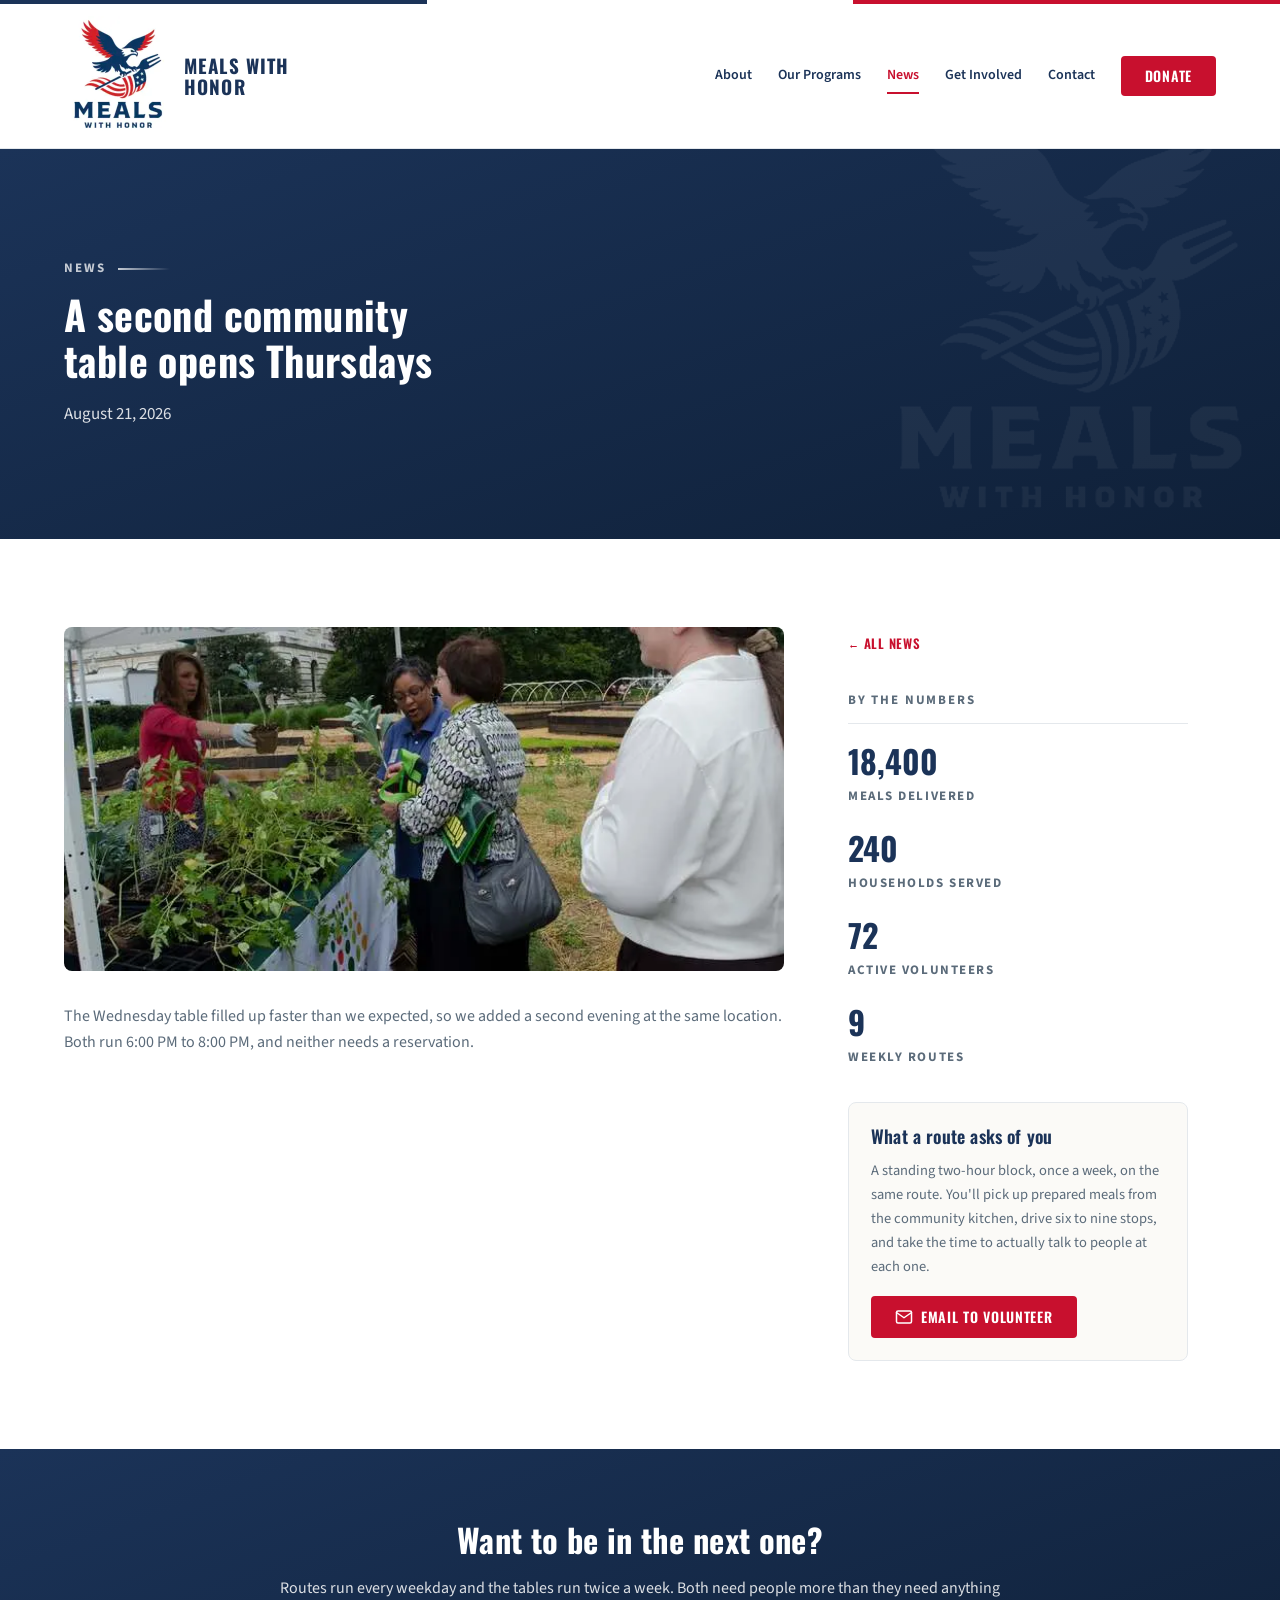
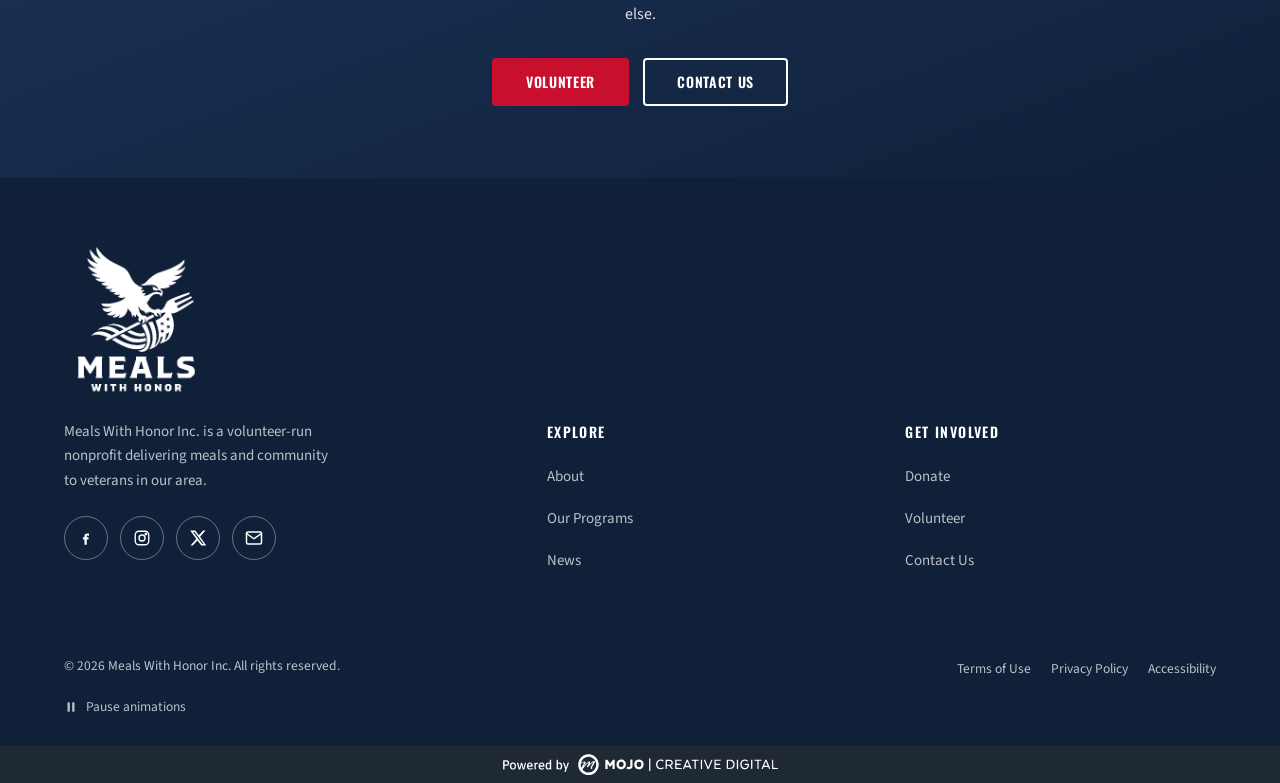
==== a-second-community-table-opens-thursdays.html @ 6d908379 "Initial commit: Meals with Honor site (V2) Co-Authored-By: Claude Sonnet 5.5 <noreply@anthropic.com>" ====
<!doctype html>
<html lang="en-US">
<head>
	<meta charset="UTF-8">
	<meta name="viewport" content="width=device-width, initial-scale=1, viewport-fit=cover">
	<meta name='robots' content='noindex, nofollow' />
<script>
(function (h) {
	if (h.getAttribute('data-motion') !== 'off') h.className += ' mwh-js';
	try { if (localStorage.getItem('mwh-motion-paused') === '1') h.setAttribute('data-motion-paused', ''); } catch (e) {}
})(document.documentElement);
</script>

	<title>A second community table opens Thursdays - Meals with Honor</title>
	<meta name="description" content="The Wednesday table filled up faster than we expected, so we added a second evening at the same location. Both run 6:00 PM to 8:00 PM, and neither needs a reservation." />
	<meta property="og:locale" content="en_US" />
	<meta property="og:type" content="article" />
	<meta property="og:title" content="A second community table opens Thursdays - Meals with Honor" />
	<meta property="og:description" content="The Wednesday table filled up faster than we expected, so we added a second evening at the same location. Both run 6:00 PM to 8:00 PM, and neither needs a reservation." />
	<meta property="og:site_name" content="Meals with Honor" />
	<meta name="twitter:card" content="summary_large_image" />
	<link rel="preload" href="fonts/oswald-var-latin.woff2" as="font" type="font/woff2" crossorigin>
<link rel="preload" href="fonts/source-sans-3-var-latin.woff2" as="font" type="font/woff2" crossorigin>
<meta name="theme-color" content="#1b3358">
<link rel="manifest" href="site.webmanifest">
<style id="wp-img-auto-sizes-contain-inline-css">
img:is([sizes=auto i],[sizes^="auto," i]){contain-intrinsic-size:3000px 1500px}
/*# sourceURL=wp-img-auto-sizes-contain-inline-css */
</style>
<style id="wp-block-library-inline-css">
:root{--wp-block-synced-color:#7a00df;--wp-block-synced-color--rgb:122,0,223;--wp-bound-block-color:var(--wp-block-synced-color);--wp-editor-canvas-background:#ddd;--wp-admin-theme-color:#007cba;--wp-admin-theme-color--rgb:0,124,186;--wp-admin-theme-color-darker-10:#006ba1;--wp-admin-theme-color-darker-10--rgb:0,107,160.5;--wp-admin-theme-color-darker-20:#005a87;--wp-admin-theme-color-darker-20--rgb:0,90,135;--wp-admin-border-width-focus:2px}@media (min-resolution:192dpi){:root{--wp-admin-border-width-focus:1.5px}}.wp-element-button{cursor:pointer}:root .has-very-light-gray-background-color{background-color:#eee}:root .has-very-dark-gray-background-color{background-color:#313131}:root .has-very-light-gray-color{color:#eee}:root .has-very-dark-gray-color{color:#313131}:root .has-vivid-green-cyan-to-vivid-cyan-blue-gradient-background{background:linear-gradient(135deg,#00d084,#0693e3)}:root .has-purple-crush-gradient-background{background:linear-gradient(135deg,#34e2e4,#4721fb 50%,#ab1dfe)}:root .has-hazy-dawn-gradient-background{background:linear-gradient(135deg,#faaca8,#dad0ec)}:root .has-subdued-olive-gradient-background{background:linear-gradient(135deg,#fafae1,#67a671)}:root .has-atomic-cream-gradient-background{background:linear-gradient(135deg,#fdd79a,#004a59)}:root .has-nightshade-gradient-background{background:linear-gradient(135deg,#330968,#31cdcf)}:root .has-midnight-gradient-background{background:linear-gradient(135deg,#020381,#2874fc)}:root{--wp--preset--font-size--normal:16px;--wp--preset--font-size--huge:42px}.has-regular-font-size{font-size:1em}.has-larger-font-size{font-size:2.625em}.has-normal-font-size{font-size:var(--wp--preset--font-size--normal)}.has-huge-font-size{font-size:var(--wp--preset--font-size--huge)}:root .has-text-align-center{text-align:center}:root .has-text-align-left{text-align:left}:root .has-text-align-right{text-align:right}.has-fit-text{white-space:nowrap!important}#end-resizable-editor-section{display:none}.aligncenter{clear:both}.items-justified-left{justify-content:flex-start}.items-justified-center{justify-content:center}.items-justified-right{justify-content:flex-end}.items-justified-space-between{justify-content:space-between}.screen-reader-text{word-wrap:normal!important;border:0;clip-path:inset(50%);height:1px;margin:-1px;overflow:hidden;padding:0;position:absolute;width:1px;word-break:normal!important}.screen-reader-text:focus{background-color:#ddd;clip-path:none;color:#444;display:block;font-size:1em;height:auto;left:5px;line-height:normal;padding:15px 23px 14px;text-decoration:none;top:5px;width:auto;z-index:100000}html :where(.has-border-color){border-style:solid}html :where([style^=border-color],[style*=";border-color"],[style*="; border-color"]){border-style:solid}html :where([style^=border-top-color],[style*=";border-top-color"],[style*="; border-top-color"]){border-top-style:solid}html :where([style^=border-right-color],[style*=";border-right-color"],[style*="; border-right-color"]){border-right-style:solid}html :where([style^=border-bottom-color],[style*=";border-bottom-color"],[style*="; border-bottom-color"]){border-bottom-style:solid}html :where([style^=border-left-color],[style*=";border-left-color"],[style*="; border-left-color"]){border-left-style:solid}html :where([style^=border-width],[style*=";border-width"],[style*="; border-width"]){border-style:solid}html :where([style^=border-top-width],[style*=";border-top-width"],[style*="; border-top-width"]){border-top-style:solid}html :where([style^=border-right-width],[style*=";border-right-width"],[style*="; border-right-width"]){border-right-style:solid}html :where([style^=border-bottom-width],[style*=";border-bottom-width"],[style*="; border-bottom-width"]){border-bottom-style:solid}html :where([style^=border-left-width],[style*=";border-left-width"],[style*="; border-left-width"]){border-left-style:solid}html :where(img[class*=wp-image-]){height:auto;max-width:100%}:where(figure){margin:0 0 1em}html :where(.is-position-sticky){--wp-admin--admin-bar--position-offset:var(--wp-admin--admin-bar--height,0px)}@media screen and (max-width:600px){html :where(.is-position-sticky){--wp-admin--admin-bar--position-offset:0px}}
/*# sourceURL=/wp-includes/css/dist/block-library/common.min.css */
</style>
<style id="classic-theme-styles-inline-css">
/*! This file is auto-generated */
.wp-block-button__link{color:#fff;background-color:#32373c;border-radius:9999px;box-shadow:none;text-decoration:none;padding:calc(.667em + 2px) calc(1.333em + 2px);font-size:1.125em}.wp-block-file__button{background:#32373c;color:#fff;text-decoration:none}
/*# sourceURL=/wp-includes/css/classic-themes.min.css */
</style>
<link rel='stylesheet' id='mwh-main-css' href='css/main.css' media='all' />
<style id="global-styles-inline-css">
:root{--wp--preset--aspect-ratio--square: 1;--wp--preset--aspect-ratio--4-3: 4/3;--wp--preset--aspect-ratio--3-4: 3/4;--wp--preset--aspect-ratio--3-2: 3/2;--wp--preset--aspect-ratio--2-3: 2/3;--wp--preset--aspect-ratio--16-9: 16/9;--wp--preset--aspect-ratio--9-16: 9/16;--wp--preset--color--black: #000000;--wp--preset--color--cyan-bluish-gray: #abb8c3;--wp--preset--color--white: #ffffff;--wp--preset--color--pale-pink: #f78da7;--wp--preset--color--vivid-red: #cf2e2e;--wp--preset--color--luminous-vivid-orange: #ff6900;--wp--preset--color--luminous-vivid-amber: #fcb900;--wp--preset--color--light-green-cyan: #7bdcb5;--wp--preset--color--vivid-green-cyan: #00d084;--wp--preset--color--pale-cyan-blue: #8ed1fc;--wp--preset--color--vivid-cyan-blue: #0693e3;--wp--preset--color--vivid-purple: #9b51e0;--wp--preset--color--mwh-navy: #1b3358;--wp--preset--color--mwh-navy-dark: #0f2038;--wp--preset--color--mwh-red: #c8102e;--wp--preset--color--mwh-ink: #1f2933;--wp--preset--color--mwh-muted: #5b6b7a;--wp--preset--color--mwh-cream: #fbfaf7;--wp--preset--color--mwh-white: #ffffff;--wp--preset--gradient--vivid-cyan-blue-to-vivid-purple: linear-gradient(135deg,rgb(6,147,227) 0%,rgb(155,81,224) 100%);--wp--preset--gradient--light-green-cyan-to-vivid-green-cyan: linear-gradient(135deg,rgb(122,220,180) 0%,rgb(0,208,130) 100%);--wp--preset--gradient--luminous-vivid-amber-to-luminous-vivid-orange: linear-gradient(135deg,rgb(252,185,0) 0%,rgb(255,105,0) 100%);--wp--preset--gradient--luminous-vivid-orange-to-vivid-red: linear-gradient(135deg,rgb(255,105,0) 0%,rgb(207,46,46) 100%);--wp--preset--gradient--very-light-gray-to-cyan-bluish-gray: linear-gradient(135deg,rgb(238,238,238) 0%,rgb(169,184,195) 100%);--wp--preset--gradient--cool-to-warm-spectrum: linear-gradient(135deg,rgb(74,234,220) 0%,rgb(151,120,209) 20%,rgb(207,42,186) 40%,rgb(238,44,130) 60%,rgb(251,105,98) 80%,rgb(254,248,76) 100%);--wp--preset--gradient--blush-light-purple: linear-gradient(135deg,rgb(255,206,236) 0%,rgb(152,150,240) 100%);--wp--preset--gradient--blush-bordeaux: linear-gradient(135deg,rgb(254,205,165) 0%,rgb(254,45,45) 50%,rgb(107,0,62) 100%);--wp--preset--gradient--luminous-dusk: linear-gradient(135deg,rgb(255,203,112) 0%,rgb(199,81,192) 50%,rgb(65,88,208) 100%);--wp--preset--gradient--pale-ocean: linear-gradient(135deg,rgb(255,245,203) 0%,rgb(182,227,212) 50%,rgb(51,167,181) 100%);--wp--preset--gradient--electric-grass: linear-gradient(135deg,rgb(202,248,128) 0%,rgb(113,206,126) 100%);--wp--preset--gradient--midnight: linear-gradient(135deg,rgb(2,3,129) 0%,rgb(40,116,252) 100%);--wp--preset--font-size--small: 14px;--wp--preset--font-size--medium: 20px;--wp--preset--font-size--large: 21px;--wp--preset--font-size--x-large: 42px;--wp--preset--font-size--normal: 16px;--wp--preset--font-size--huge: 34px;--wp--preset--spacing--20: 0.44rem;--wp--preset--spacing--30: 0.67rem;--wp--preset--spacing--40: 1rem;--wp--preset--spacing--50: 1.5rem;--wp--preset--spacing--60: 2.25rem;--wp--preset--spacing--70: 3.38rem;--wp--preset--spacing--80: 5.06rem;--wp--preset--shadow--natural: 6px 6px 9px rgba(0, 0, 0, 0.2);--wp--preset--shadow--deep: 12px 12px 50px rgba(0, 0, 0, 0.4);--wp--preset--shadow--sharp: 6px 6px 0px rgba(0, 0, 0, 0.2);--wp--preset--shadow--outlined: 6px 6px 0px -3px rgb(255, 255, 255), 6px 6px rgb(0, 0, 0);--wp--preset--shadow--crisp: 6px 6px 0px rgb(0, 0, 0);}.wp-block-button{--wp--preset--dimension--25: 25%;--wp--preset--dimension--50: 50%;--wp--preset--dimension--75: 75%;--wp--preset--dimension--100: 100%;}:where(body) { margin: 0; }:where(.is-layout-flex){gap: 0.5em;}:where(.is-layout-grid){gap: 0.5em;}body .is-layout-flex{display: flex;}.is-layout-flex{flex-wrap: wrap;align-items: center;}.is-layout-flex > :is(*, div){margin: 0;}body .is-layout-grid{display: grid;}.is-layout-grid > :is(*, div){margin: 0;}body{padding-top: 0px;padding-right: 0px;padding-bottom: 0px;padding-left: 0px;}:root :where(.wp-element-button, .wp-block-button__link){background-color: #32373c;border-width: 0;color: #fff;font-family: inherit;font-size: inherit;font-style: inherit;font-weight: inherit;letter-spacing: inherit;line-height: inherit;padding-top: calc(0.667em + 2px);padding-right: calc(1.333em + 2px);padding-bottom: calc(0.667em + 2px);padding-left: calc(1.333em + 2px);text-decoration: none;text-transform: inherit;}.has-black-color{color: var(--wp--preset--color--black) !important;}.has-cyan-bluish-gray-color{color: var(--wp--preset--color--cyan-bluish-gray) !important;}.has-white-color{color: var(--wp--preset--color--white) !important;}.has-pale-pink-color{color: var(--wp--preset--color--pale-pink) !important;}.has-vivid-red-color{color: var(--wp--preset--color--vivid-red) !important;}.has-luminous-vivid-orange-color{color: var(--wp--preset--color--luminous-vivid-orange) !important;}.has-luminous-vivid-amber-color{color: var(--wp--preset--color--luminous-vivid-amber) !important;}.has-light-green-cyan-color{color: var(--wp--preset--color--light-green-cyan) !important;}.has-vivid-green-cyan-color{color: var(--wp--preset--color--vivid-green-cyan) !important;}.has-pale-cyan-blue-color{color: var(--wp--preset--color--pale-cyan-blue) !important;}.has-vivid-cyan-blue-color{color: var(--wp--preset--color--vivid-cyan-blue) !important;}.has-vivid-purple-color{color: var(--wp--preset--color--vivid-purple) !important;}.has-mwh-navy-color{color: var(--wp--preset--color--mwh-navy) !important;}.has-mwh-navy-dark-color{color: var(--wp--preset--color--mwh-navy-dark) !important;}.has-mwh-red-color{color: var(--wp--preset--color--mwh-red) !important;}.has-mwh-ink-color{color: var(--wp--preset--color--mwh-ink) !important;}.has-mwh-muted-color{color: var(--wp--preset--color--mwh-muted) !important;}.has-mwh-cream-color{color: var(--wp--preset--color--mwh-cream) !important;}.has-mwh-white-color{color: var(--wp--preset--color--mwh-white) !important;}.has-black-background-color{background-color: var(--wp--preset--color--black) !important;}.has-cyan-bluish-gray-background-color{background-color: var(--wp--preset--color--cyan-bluish-gray) !important;}.has-white-background-color{background-color: var(--wp--preset--color--white) !important;}.has-pale-pink-background-color{background-color: var(--wp--preset--color--pale-pink) !important;}.has-vivid-red-background-color{background-color: var(--wp--preset--color--vivid-red) !important;}.has-luminous-vivid-orange-background-color{background-color: var(--wp--preset--color--luminous-vivid-orange) !important;}.has-luminous-vivid-amber-background-color{background-color: var(--wp--preset--color--luminous-vivid-amber) !important;}.has-light-green-cyan-background-color{background-color: var(--wp--preset--color--light-green-cyan) !important;}.has-vivid-green-cyan-background-color{background-color: var(--wp--preset--color--vivid-green-cyan) !important;}.has-pale-cyan-blue-background-color{background-color: var(--wp--preset--color--pale-cyan-blue) !important;}.has-vivid-cyan-blue-background-color{background-color: var(--wp--preset--color--vivid-cyan-blue) !important;}.has-vivid-purple-background-color{background-color: var(--wp--preset--color--vivid-purple) !important;}.has-mwh-navy-background-color{background-color: var(--wp--preset--color--mwh-navy) !important;}.has-mwh-navy-dark-background-color{background-color: var(--wp--preset--color--mwh-navy-dark) !important;}.has-mwh-red-background-color{background-color: var(--wp--preset--color--mwh-red) !important;}.has-mwh-ink-background-color{background-color: var(--wp--preset--color--mwh-ink) !important;}.has-mwh-muted-background-color{background-color: var(--wp--preset--color--mwh-muted) !important;}.has-mwh-cream-background-color{background-color: var(--wp--preset--color--mwh-cream) !important;}.has-mwh-white-background-color{background-color: var(--wp--preset--color--mwh-white) !important;}.has-black-border-color{border-color: var(--wp--preset--color--black) !important;}.has-cyan-bluish-gray-border-color{border-color: var(--wp--preset--color--cyan-bluish-gray) !important;}.has-white-border-color{border-color: var(--wp--preset--color--white) !important;}.has-pale-pink-border-color{border-color: var(--wp--preset--color--pale-pink) !important;}.has-vivid-red-border-color{border-color: var(--wp--preset--color--vivid-red) !important;}.has-luminous-vivid-orange-border-color{border-color: var(--wp--preset--color--luminous-vivid-orange) !important;}.has-luminous-vivid-amber-border-color{border-color: var(--wp--preset--color--luminous-vivid-amber) !important;}.has-light-green-cyan-border-color{border-color: var(--wp--preset--color--light-green-cyan) !important;}.has-vivid-green-cyan-border-color{border-color: var(--wp--preset--color--vivid-green-cyan) !important;}.has-pale-cyan-blue-border-color{border-color: var(--wp--preset--color--pale-cyan-blue) !important;}.has-vivid-cyan-blue-border-color{border-color: var(--wp--preset--color--vivid-cyan-blue) !important;}.has-vivid-purple-border-color{border-color: var(--wp--preset--color--vivid-purple) !important;}.has-mwh-navy-border-color{border-color: var(--wp--preset--color--mwh-navy) !important;}.has-mwh-navy-dark-border-color{border-color: var(--wp--preset--color--mwh-navy-dark) !important;}.has-mwh-red-border-color{border-color: var(--wp--preset--color--mwh-red) !important;}.has-mwh-ink-border-color{border-color: var(--wp--preset--color--mwh-ink) !important;}.has-mwh-muted-border-color{border-color: var(--wp--preset--color--mwh-muted) !important;}.has-mwh-cream-border-color{border-color: var(--wp--preset--color--mwh-cream) !important;}.has-mwh-white-border-color{border-color: var(--wp--preset--color--mwh-white) !important;}.has-vivid-cyan-blue-to-vivid-purple-gradient-background{background: var(--wp--preset--gradient--vivid-cyan-blue-to-vivid-purple) !important;}.has-light-green-cyan-to-vivid-green-cyan-gradient-background{background: var(--wp--preset--gradient--light-green-cyan-to-vivid-green-cyan) !important;}.has-luminous-vivid-amber-to-luminous-vivid-orange-gradient-background{background: var(--wp--preset--gradient--luminous-vivid-amber-to-luminous-vivid-orange) !important;}.has-luminous-vivid-orange-to-vivid-red-gradient-background{background: var(--wp--preset--gradient--luminous-vivid-orange-to-vivid-red) !important;}.has-very-light-gray-to-cyan-bluish-gray-gradient-background{background: var(--wp--preset--gradient--very-light-gray-to-cyan-bluish-gray) !important;}.has-cool-to-warm-spectrum-gradient-background{background: var(--wp--preset--gradient--cool-to-warm-spectrum) !important;}.has-blush-light-purple-gradient-background{background: var(--wp--preset--gradient--blush-light-purple) !important;}.has-blush-bordeaux-gradient-background{background: var(--wp--preset--gradient--blush-bordeaux) !important;}.has-luminous-dusk-gradient-background{background: var(--wp--preset--gradient--luminous-dusk) !important;}.has-pale-ocean-gradient-background{background: var(--wp--preset--gradient--pale-ocean) !important;}.has-electric-grass-gradient-background{background: var(--wp--preset--gradient--electric-grass) !important;}.has-midnight-gradient-background{background: var(--wp--preset--gradient--midnight) !important;}.has-small-font-size{font-size: var(--wp--preset--font-size--small) !important;}.has-medium-font-size{font-size: var(--wp--preset--font-size--medium) !important;}.has-large-font-size{font-size: var(--wp--preset--font-size--large) !important;}.has-x-large-font-size{font-size: var(--wp--preset--font-size--x-large) !important;}.has-normal-font-size{font-size: var(--wp--preset--font-size--normal) !important;}.has-huge-font-size{font-size: var(--wp--preset--font-size--huge) !important;}
/*# sourceURL=global-styles-inline-css */
</style>
<link rel="icon" href="images/favicon-512-32x32.png" sizes="32x32" />
<link rel="icon" href="images/favicon-512-192x192.png" sizes="192x192" />
<link rel="apple-touch-icon" href="images/favicon-512-180x180.png" />
</head>

<body class="wp-singular post-template-default single single-post postid-41 single-format-standard wp-custom-logo wp-embed-responsive wp-theme-meals-with-honor elementor-default elementor-kit-15">

<a class="mwh-skip" href="#main">Skip to content</a>

<header class="mwh-header">
	<div class="mwh-header__inner">
			<a class="mwh-brand" href="index.html">
		<img width="216" height="240" src="images/logo-216x240-png.webp" class="mwh-brand__mark" alt="" fetchpriority="auto" sizes="108px" decoding="async" srcset="images/logo-216x240-png.webp 216w, images/logo-270x300-png.webp 270w, images/logo-png.webp 304w" />		<span class="mwh-brand__word">Meals with<br>Honor</span>
	</a>
	
								<button class="mwh-navtoggle" id="navToggle" type="button"
					aria-expanded="false" aria-controls="primaryNav"
					aria-label="Open menu">
				<span class="mwh-navtoggle__bars"><svg aria-hidden="true" focusable="false" xmlns="http://www.w3.org/2000/svg" width="24" height="24" viewbox="0 0 24 24" fill="none" stroke="currentColor" stroke-width="2" stroke-linecap="round" stroke-linejoin="round"><path d="M3 6h18M3 12h18M3 18h18" /></svg></span>
				<span class="mwh-navtoggle__x"><svg aria-hidden="true" focusable="false" xmlns="http://www.w3.org/2000/svg" width="24" height="24" viewbox="0 0 24 24" fill="none" stroke="currentColor" stroke-width="2" stroke-linecap="round" stroke-linejoin="round"><path d="M18 6L6 18M6 6l12 12" /></svg></span>
			</button>

			<nav class="mwh-nav" id="primaryNav" aria-label="Primary">
				<a href="about.html">About</a><a href="programs.html">Our Programs</a><a href="news.html" aria-current="true">News</a><a href="get-involved.html">Get Involved</a><a href="contact.html">Contact</a><a href="get-involved.html#donate" class="mwh-btn mwh-btn-red mwh-btn--sm">Donate</a>			</nav>
			</div>
</header>

<div class="mwh-navscrim" data-open="false"></div>

<main id="main">
	<section class="mwh-pagehero">
		<div class="mwh-pagehero__inner">
							<p class="mwh-kicker">News</p>
			
							<h1>A second community table opens Thursdays</h1>
			
							<p class="mwh-pagehero__copy"><time datetime="2026-08-21T09:00:00-05:00">August 21, 2026</time></p>
					</div>
	</section>
	
	<section class="mwh-section">
		<div class="mwh-wrap mwh-post">
			<article class="mwh-article post-41 post type-post status-publish format-standard has-post-thumbnail hentry category-news-updates">
				<img width="700" height="334" src="images/news-02-jpg.webp" class="attachment-mwh-article size-mwh-article wp-post-image" alt="Women talking beside a table of potted seedlings at an outdoor garden stand" decoding="async" fetchpriority="high" srcset="images/news-02-jpg.webp 700w, images/news-02-300x143-jpg.webp 300w, images/news-02-503x240-jpg.webp 503w" sizes="(max-width: 700px) 100vw, 700px" /><p>The Wednesday table filled up faster than we expected, so we added a second evening at the same location. Both run 6:00 PM to 8:00 PM, and neither needs a reservation.</p>
			</article>

			<aside class="mwh-post__aside">
				<div class="mwh-post__rail">

					<a class="mwh-backlink" href="news.html">
			<span class="mwh-backlink__arrow" aria-hidden="true">&larr;</span>
			All news		</a>
	
			<h2 class="mwh-rail__title">By the numbers</h2>

		<div class="mwh-rail__stats">
							<div>
					<div class="mwh-stat__n">18,400</div>
					<div class="mwh-stat__l">Meals delivered</div>
				</div>
							<div>
					<div class="mwh-stat__n">240</div>
					<div class="mwh-stat__l">Households served</div>
				</div>
							<div>
					<div class="mwh-stat__n">86</div>
					<div class="mwh-stat__l">Active volunteers</div>
				</div>
							<div>
					<div class="mwh-stat__n">11</div>
					<div class="mwh-stat__l">Weekly routes</div>
				</div>
					</div>
	
			<div class="mwh-rail__cta">
			<h2 class="mwh-card-heading">What a route asks of you</h2>

							<p class="mwh-copy">A standing two-hour block, once a week, on the same route. You&#039;ll pick up prepared meals from the community kitchen, drive six to nine stops, and take the time to actually talk to people at each one.</p>
			
							<a class="mwh-btn mwh-btn-red mwh-btn--sm" href="mailto:volunteer@mealswithhonorinc.com">
					<svg aria-hidden="true" focusable="false" xmlns="http://www.w3.org/2000/svg" width="24" height="24" viewbox="0 0 24 24" fill="none" stroke="currentColor" stroke-width="2" stroke-linecap="round" stroke-linejoin="round"><rect x="2" y="4" width="20" height="16" rx="2" />
  <path d="m22 6-10 7L2 6" />
</svg>					Email to Volunteer				</a>
					</div>
	
</div>
			</aside>
		</div>
	</section>

		<section class="mwh-cta">
		<div class="mwh-cta__inner">
			<h2>Want to be in the next one?</h2>

							<p>Routes run every weekday and the tables run twice a week. Both need people more than they need anything else.</p>
			
										<div class="mwh-btn-row">
											<a class="mwh-btn mwh-btn-red" href="get-involved.html#volunteer">Volunteer</a>
																<a class="mwh-btn mwh-btn-outline-white" href="contact.html">Contact Us</a>
									</div>
					</div>
	</section>
	</main>

<footer class="mwh-footer">
	<h2 class="mwh-sr">Site footer</h2>

	<div class="mwh-footer__inner">
		<div>
											<img class="mwh-footer__logo" src="images/logo/logo-white.png" width="304" height="338" alt="" loading="lazy" decoding="async">
			
							<p class="mwh-footer__blurb">Meals With Honor Inc. is a volunteer-run nonprofit delivering meals and community to veterans in our area.</p>
			
							<div class="mwh-social">
												<a aria-hidden="true"><svg aria-hidden="true" focusable="false" xmlns="http://www.w3.org/2000/svg" width="24" height="24" viewbox="0 0 24 24" fill="currentColor"><path d="M13.5 9H16V6h-2.5C11 6 10 7.2 10 9.2V11H8v3h2v7h3v-7h2.2l.3-3H13v-1.3c0-.7.3-1.7 1.5-1.7Z" />
</svg></a>
														<a aria-hidden="true"><svg aria-hidden="true" focusable="false" xmlns="http://www.w3.org/2000/svg" width="24" height="24" viewbox="0 0 24 24" fill="none" stroke="currentColor" stroke-width="1.8"><rect x="3" y="3" width="18" height="18" rx="5" />
  <circle cx="12" cy="12" r="4" />
  <circle cx="17.2" cy="6.8" r="1" />
</svg></a>
														<a aria-hidden="true"><svg aria-hidden="true" focusable="false" xmlns="http://www.w3.org/2000/svg" width="24" height="24" viewbox="0 0 24 24" fill="currentColor"><path d="M18.9 2H22l-7.2 8.2L23 22h-6.6l-5.2-6.8L5 22H2l7.7-8.8L1.6 2h6.8l4.7 6.2Zm-1.2 18h1.8L7.4 4H5.5Z" />
</svg></a>
													<a href="mailto:info@mealswithhonorinc.com"
														aria-label="Email">
							<svg aria-hidden="true" focusable="false" xmlns="http://www.w3.org/2000/svg" width="24" height="24" viewbox="0 0 24 24" fill="none" stroke="currentColor" stroke-width="2" stroke-linecap="round" stroke-linejoin="round"><rect x="2" y="4" width="20" height="16" rx="2" />
  <path d="m22 6-10 7L2 6" />
</svg>						</a>
									</div>
					</div>

					<div class="mwh-footer__col">
				<h3>Explore</h3>
				<nav class="mwh-footer__links" aria-label="Explore">
					<a href="about.html">About</a><a href="programs.html">Our Programs</a><a href="news.html" aria-current="true">News</a>				</nav>
			</div>
		
					<div class="mwh-footer__col">
				<h3>Get Involved</h3>
				<nav class="mwh-footer__links" aria-label="Get Involved">
					<a href="get-involved.html#donate">Donate</a><a href="get-involved.html#volunteer">Volunteer</a><a href="contact.html">Contact Us</a>				</nav>
			</div>
			</div>

	<div class="mwh-colophon">
		<span>
			&copy; 2026 Meals With Honor Inc. All rights reserved.		</span>

								<nav class="mwh-colophon__links" aria-label="Legal">
				<a href="terms-of-use.html">Terms of Use</a><a href="privacy-policy.html">Privacy Policy</a><a href="accessibility.html">Accessibility</a>			</nav>
			</div>

		<div class="mwh-motion-row">
			<button type="button" class="mwh-motion-btn" data-motion-toggle hidden>
		<span class="mwh-motion-btn__pause"><svg aria-hidden="true" focusable="false" xmlns="http://www.w3.org/2000/svg" viewBox="0 0 24 24" fill="currentColor"><rect x="6" y="4" width="4" height="16" rx="1"/><rect x="14" y="4" width="4" height="16" rx="1"/></svg></span>
		<span class="mwh-motion-btn__play"><svg aria-hidden="true" focusable="false" xmlns="http://www.w3.org/2000/svg" viewBox="0 0 24 24" fill="currentColor"><path d="M7 4.5v15a1 1 0 0 0 1.5.86l12.5-7.5a1 1 0 0 0 0-1.72L8.5 3.64A1 1 0 0 0 7 4.5Z"/></svg></span>
		<span class="mwh-motion-btn__label">Pause animations</span>
	</button>
		</div>

	<p class="mwh-credit">
		<a href="https://mojo.biz" target="_blank" rel="noopener">
			<img src="images/logo/powered-by-mojo.svg" width="630" height="48" alt="Powered by MOJO Creative Digital" loading="lazy" decoding="async">
			<span class="mwh-sr">(opens in a new tab)</span>
		</a>
	</p>
</footer>

<button class="mwh-totop" id="toTop" type="button" aria-label="Back to top">
	<svg aria-hidden="true" focusable="false" xmlns="http://www.w3.org/2000/svg" width="24" height="24" viewbox="0 0 24 24" fill="none" stroke="currentColor" stroke-width="2" stroke-linecap="round" stroke-linejoin="round"><path d="M12 19V5M5 12l7-7 7 7" /></svg></button>

<script id="mwh-main-js-extra">
var mwhL10n = {"openMenu":"Open menu","closeMenu":"Close menu","viewLarger":"%1$s \u2014 view larger","viewer":"Gallery image viewer","prev":"Previous image","next":"Next image","close":"Close viewer","imageOf":"Image %1$s of %2$s.","photoOf":"Photo %1$s of %2$s","pauseMotion":"Pause animations","playMotion":"Play animations"};
//# sourceURL=mwh-main-js-extra
</script>
<script id="mwh-main-js" src="js/main.min.js"></script>
</body>
</html>
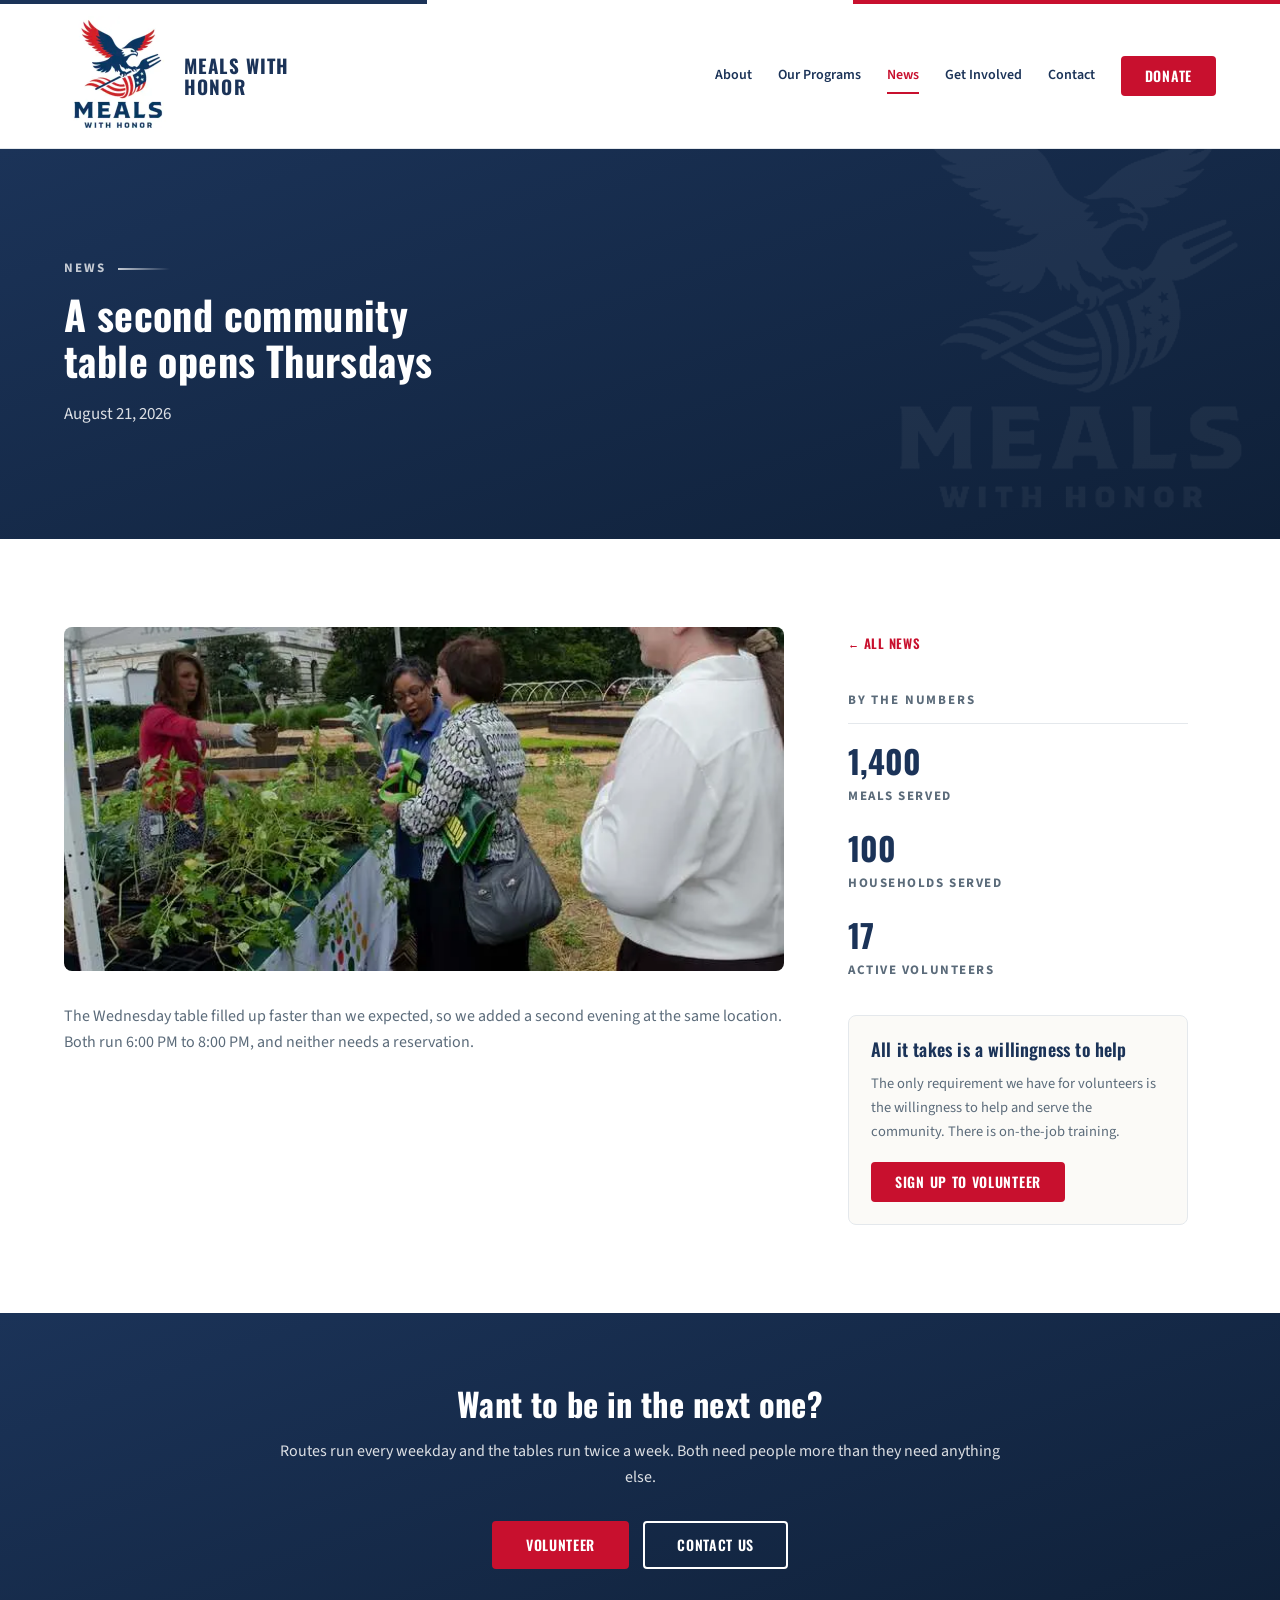
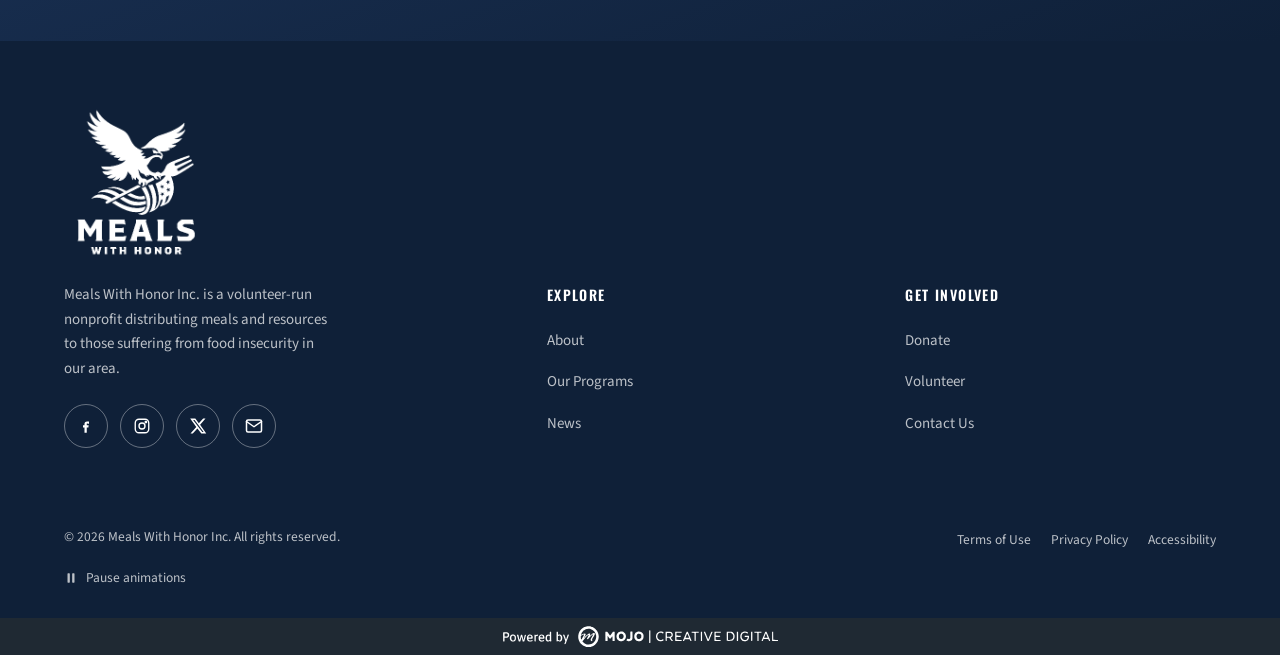
==== commit 1a854273: "Update site to V3 (copy updates) Co-Authored-By: Claude Sonnet 5.5 <noreply@anthropic.com>" ====
--- a/a-second-community-table-opens-thursdays.html
+++ b/a-second-community-table-opens-thursdays.html
@@ -98,32 +98,25 @@
 
 		<div class="mwh-rail__stats">
 							<div>
-					<div class="mwh-stat__n">18,400</div>
-					<div class="mwh-stat__l">Meals delivered</div>
+					<div class="mwh-stat__n">1,400</div>
+					<div class="mwh-stat__l">Meals served</div>
 				</div>
 							<div>
-					<div class="mwh-stat__n">240</div>
+					<div class="mwh-stat__n">100</div>
 					<div class="mwh-stat__l">Households served</div>
 				</div>
 							<div>
-					<div class="mwh-stat__n">86</div>
+					<div class="mwh-stat__n">20+</div>
 					<div class="mwh-stat__l">Active volunteers</div>
 				</div>
-							<div>
-					<div class="mwh-stat__n">11</div>
-					<div class="mwh-stat__l">Weekly routes</div>
-				</div>
 					</div>
 	
 			<div class="mwh-rail__cta">
-			<h2 class="mwh-card-heading">What a route asks of you</h2>
-
-							<p class="mwh-copy">A standing two-hour block, once a week, on the same route. You&#039;ll pick up prepared meals from the community kitchen, drive six to nine stops, and take the time to actually talk to people at each one.</p>
-			
-							<a class="mwh-btn mwh-btn-red mwh-btn--sm" href="mailto:volunteer@mealswithhonorinc.com">
-					<svg aria-hidden="true" focusable="false" xmlns="http://www.w3.org/2000/svg" width="24" height="24" viewbox="0 0 24 24" fill="none" stroke="currentColor" stroke-width="2" stroke-linecap="round" stroke-linejoin="round"><rect x="2" y="4" width="20" height="16" rx="2" />
-  <path d="m22 6-10 7L2 6" />
-</svg>					Email to Volunteer				</a>
+			<h2 class="mwh-card-heading">All it takes is a willingness to help</h2>
+
+							<p class="mwh-copy">The only requirement we have for volunteers is the willingness to help and serve the community. There is on-the-job training.</p>
+			
+							<a class="mwh-btn mwh-btn-red mwh-btn--sm" href="get-involved.html#volunteer-signup">Sign Up to Volunteer</a>
 					</div>
 	
 </div>
@@ -152,7 +145,7 @@
 		<div>
 											<img class="mwh-footer__logo" src="images/logo/logo-white.png" width="304" height="338" alt="" loading="lazy" decoding="async">
 			
-							<p class="mwh-footer__blurb">Meals With Honor Inc. is a volunteer-run nonprofit delivering meals and community to veterans in our area.</p>
+							<p class="mwh-footer__blurb">Meals With Honor Inc. is a volunteer-run nonprofit distributing meals and resources to those suffering from food insecurity in our area.</p>
 			
 							<div class="mwh-social">
 												<a aria-hidden="true"><svg aria-hidden="true" focusable="false" xmlns="http://www.w3.org/2000/svg" width="24" height="24" viewbox="0 0 24 24" fill="currentColor"><path d="M13.5 9H16V6h-2.5C11 6 10 7.2 10 9.2V11H8v3h2v7h3v-7h2.2l.3-3H13v-1.3c0-.7.3-1.7 1.5-1.7Z" />
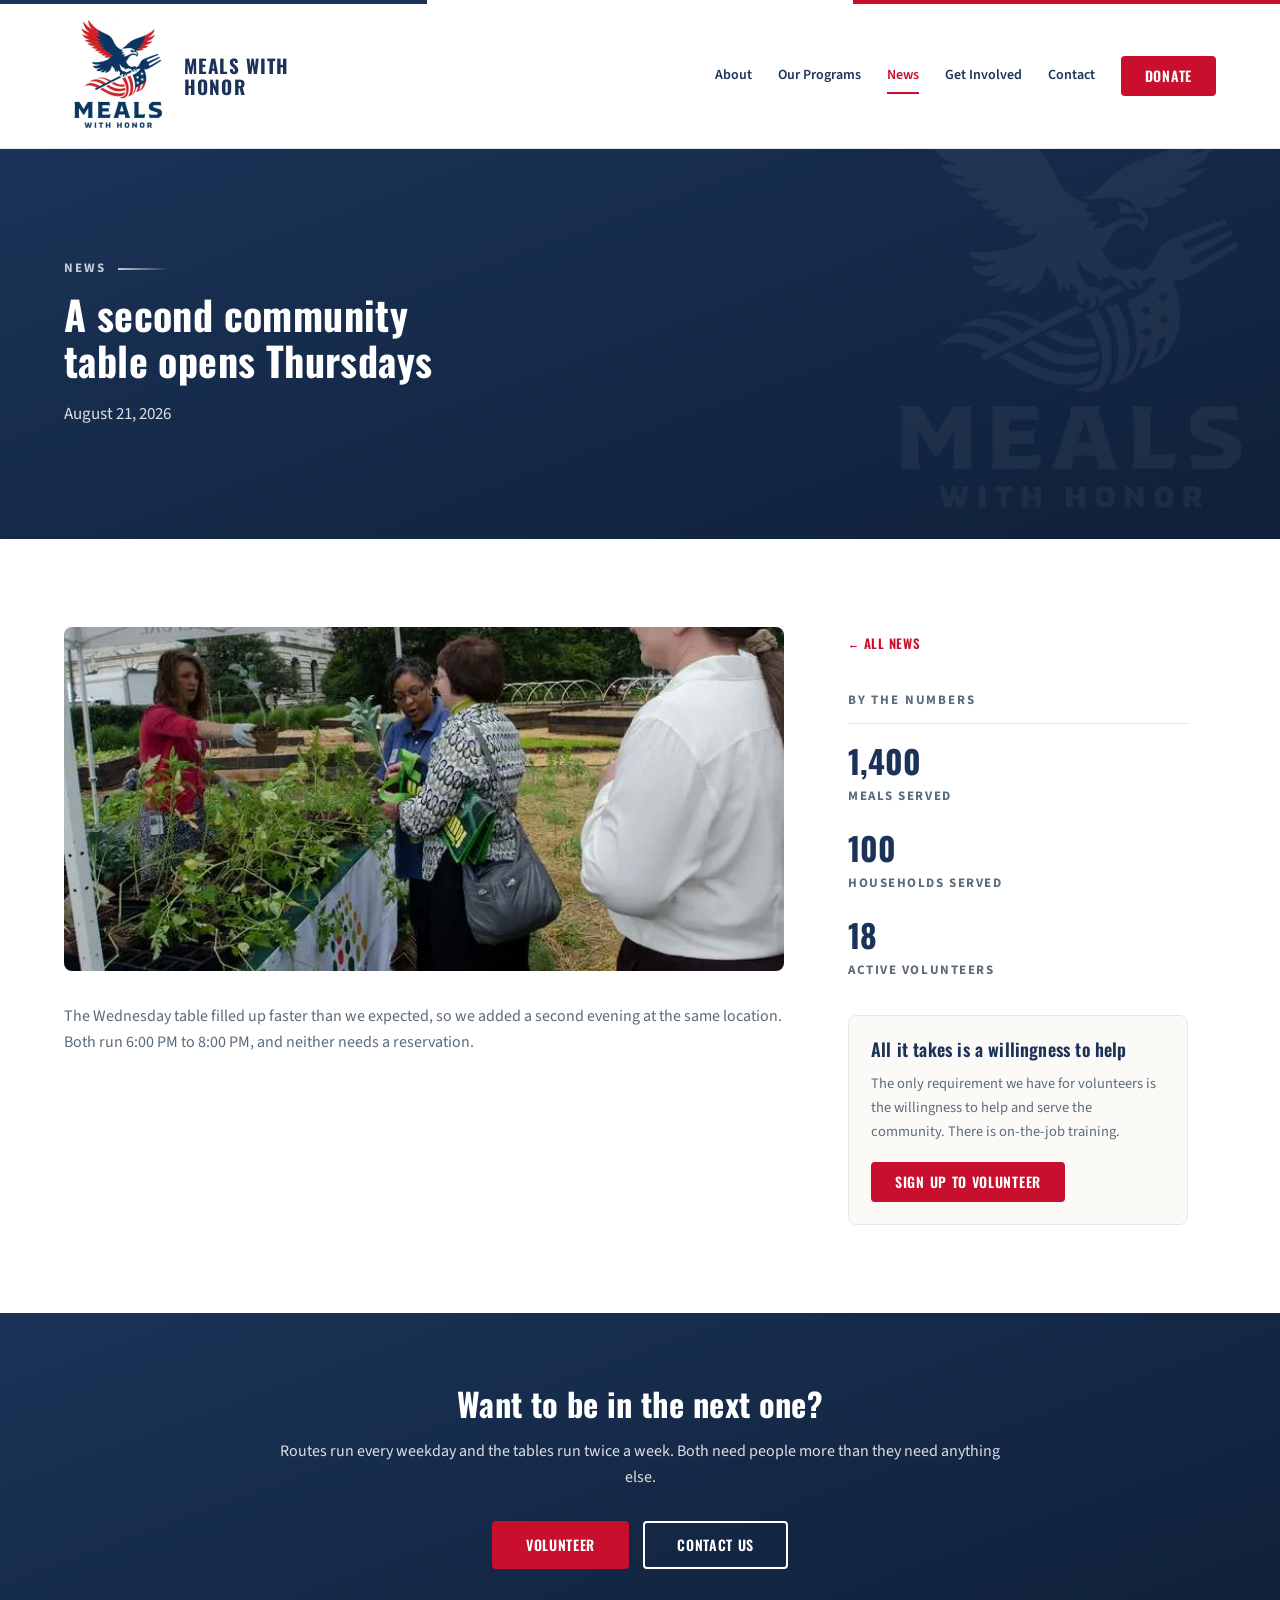
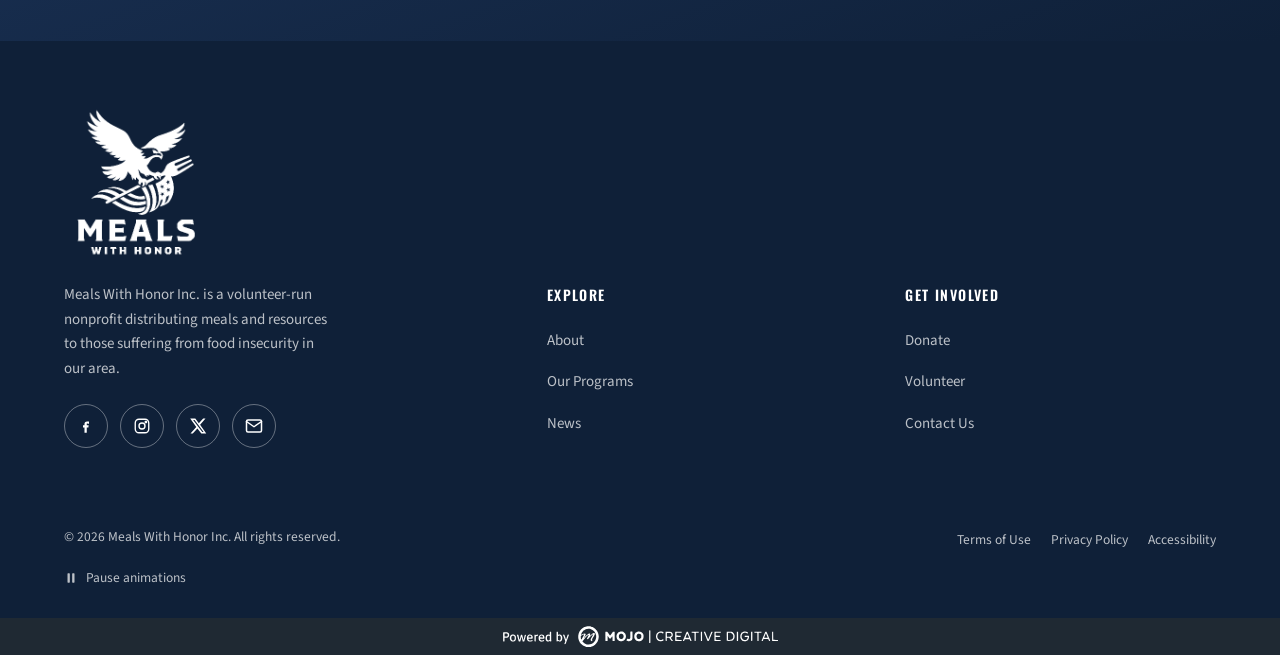
==== commit 7353b816: "Update site to V4 (footer social links, counselor label) Co-Authored-By: Claude Sonnet 5.5 <noreply@" ====
--- a/a-second-community-table-opens-thursdays.html
+++ b/a-second-community-table-opens-thursdays.html
@@ -150,11 +150,11 @@
 							<div class="mwh-social">
 												<a aria-hidden="true"><svg aria-hidden="true" focusable="false" xmlns="http://www.w3.org/2000/svg" width="24" height="24" viewbox="0 0 24 24" fill="currentColor"><path d="M13.5 9H16V6h-2.5C11 6 10 7.2 10 9.2V11H8v3h2v7h3v-7h2.2l.3-3H13v-1.3c0-.7.3-1.7 1.5-1.7Z" />
 </svg></a>
-														<a aria-hidden="true"><svg aria-hidden="true" focusable="false" xmlns="http://www.w3.org/2000/svg" width="24" height="24" viewbox="0 0 24 24" fill="none" stroke="currentColor" stroke-width="1.8"><rect x="3" y="3" width="18" height="18" rx="5" />
+														<a href="https://www.instagram.com/mealswithhonor/" target="_blank" rel="noopener" aria-label="Instagram (opens in a new tab)"><svg aria-hidden="true" focusable="false" xmlns="http://www.w3.org/2000/svg" width="24" height="24" viewbox="0 0 24 24" fill="none" stroke="currentColor" stroke-width="1.8"><rect x="3" y="3" width="18" height="18" rx="5" />
   <circle cx="12" cy="12" r="4" />
   <circle cx="17.2" cy="6.8" r="1" />
 </svg></a>
-														<a aria-hidden="true"><svg aria-hidden="true" focusable="false" xmlns="http://www.w3.org/2000/svg" width="24" height="24" viewbox="0 0 24 24" fill="currentColor"><path d="M18.9 2H22l-7.2 8.2L23 22h-6.6l-5.2-6.8L5 22H2l7.7-8.8L1.6 2h6.8l4.7 6.2Zm-1.2 18h1.8L7.4 4H5.5Z" />
+														<a href="https://x.com/mealswithhonor" target="_blank" rel="noopener" aria-label="X (opens in a new tab)"><svg aria-hidden="true" focusable="false" xmlns="http://www.w3.org/2000/svg" width="24" height="24" viewbox="0 0 24 24" fill="currentColor"><path d="M18.9 2H22l-7.2 8.2L23 22h-6.6l-5.2-6.8L5 22H2l7.7-8.8L1.6 2h6.8l4.7 6.2Zm-1.2 18h1.8L7.4 4H5.5Z" />
 </svg></a>
 													<a href="mailto:info@mealswithhonorinc.com"
 														aria-label="Email">
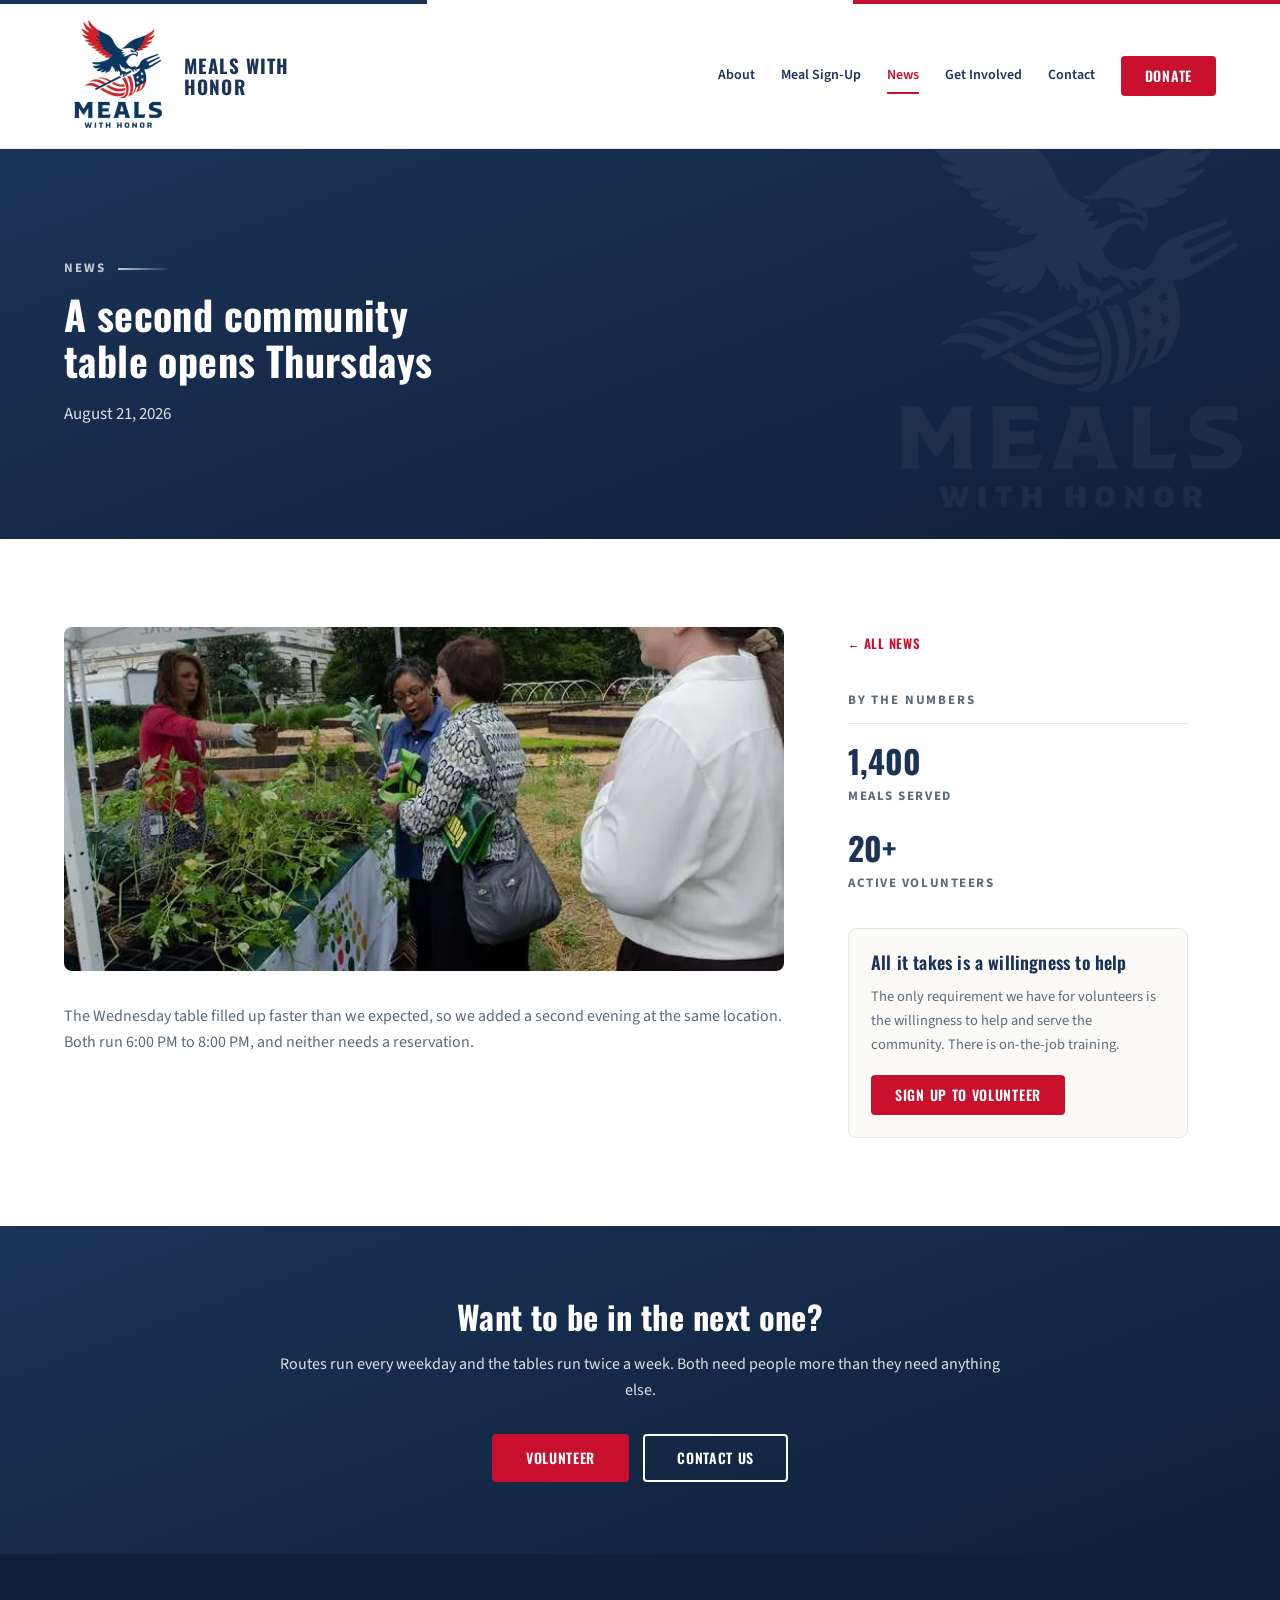
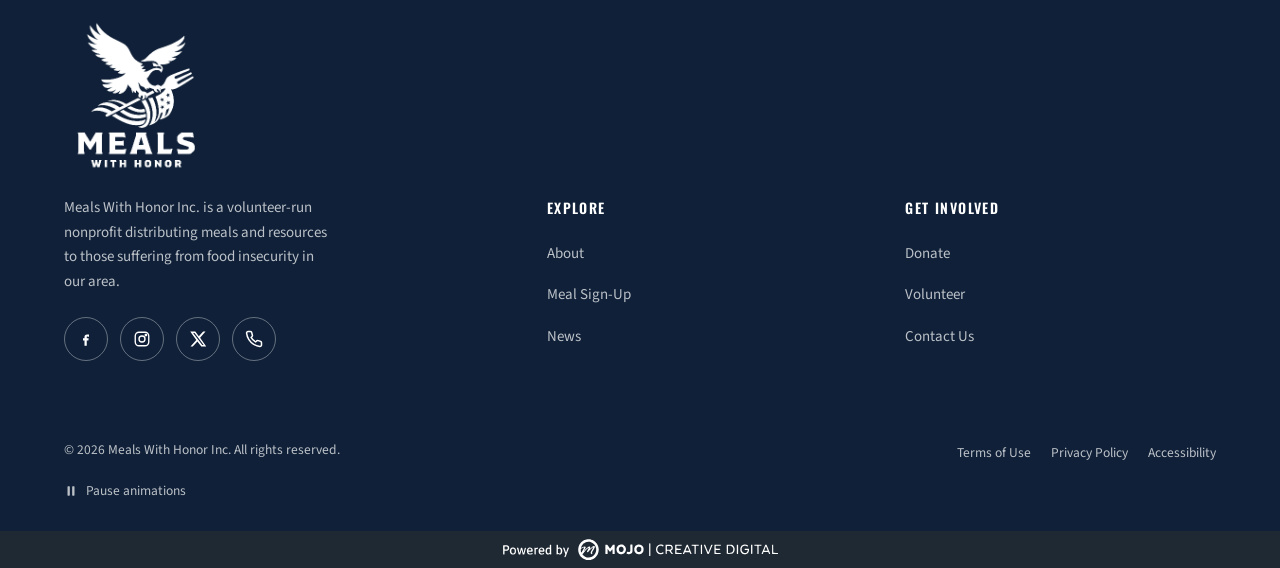
==== commit c86726c5: "Update site to V6 (Meal Sign-Up page, new news post, contact and copy updates) Co-Authored-By: Claud" ====
--- a/a-second-community-table-opens-thursdays.html
+++ b/a-second-community-table-opens-thursdays.html
@@ -64,7 +64,7 @@
 			</button>
 
 			<nav class="mwh-nav" id="primaryNav" aria-label="Primary">
-				<a href="about.html">About</a><a href="programs.html">Our Programs</a><a href="news.html" aria-current="true">News</a><a href="get-involved.html">Get Involved</a><a href="contact.html">Contact</a><a href="get-involved.html#donate" class="mwh-btn mwh-btn-red mwh-btn--sm">Donate</a>			</nav>
+				<a href="about.html">About</a><a href="programs.html">Meal Sign-Up</a><a href="news.html" aria-current="true">News</a><a href="get-involved.html">Get Involved</a><a href="contact.html">Contact</a><a href="get-involved.html#donate" class="mwh-btn mwh-btn-red mwh-btn--sm">Donate</a>			</nav>
 			</div>
 </header>
 
@@ -100,10 +100,6 @@
 							<div>
 					<div class="mwh-stat__n">1,400</div>
 					<div class="mwh-stat__l">Meals served</div>
-				</div>
-							<div>
-					<div class="mwh-stat__n">100</div>
-					<div class="mwh-stat__l">Households served</div>
 				</div>
 							<div>
 					<div class="mwh-stat__n">20+</div>
@@ -156,18 +152,14 @@
 </svg></a>
 														<a href="https://x.com/mealswithhonor" target="_blank" rel="noopener" aria-label="X (opens in a new tab)"><svg aria-hidden="true" focusable="false" xmlns="http://www.w3.org/2000/svg" width="24" height="24" viewbox="0 0 24 24" fill="currentColor"><path d="M18.9 2H22l-7.2 8.2L23 22h-6.6l-5.2-6.8L5 22H2l7.7-8.8L1.6 2h6.8l4.7 6.2Zm-1.2 18h1.8L7.4 4H5.5Z" />
 </svg></a>
-													<a href="mailto:info@mealswithhonorinc.com"
-														aria-label="Email">
-							<svg aria-hidden="true" focusable="false" xmlns="http://www.w3.org/2000/svg" width="24" height="24" viewbox="0 0 24 24" fill="none" stroke="currentColor" stroke-width="2" stroke-linecap="round" stroke-linejoin="round"><rect x="2" y="4" width="20" height="16" rx="2" />
-  <path d="m22 6-10 7L2 6" />
-</svg>						</a>
+													<a href="tel:4107937396" aria-label="Call (410) 793-7396"><svg aria-hidden="true" focusable="false" xmlns="http://www.w3.org/2000/svg" width="24" height="24" viewbox="0 0 24 24" fill="none" stroke="currentColor" stroke-width="2" stroke-linecap="round" stroke-linejoin="round"><path d="M22 16.92v3a2 2 0 0 1-2.18 2 19.79 19.79 0 0 1-8.63-3.07 19.5 19.5 0 0 1-6-6 19.79 19.79 0 0 1-3.07-8.67A2 2 0 0 1 4.11 2h3a2 2 0 0 1 2 1.72 12.84 12.84 0 0 0 .7 2.81 2 2 0 0 1-.45 2.11L8.09 9.91a16 16 0 0 0 6 6l1.27-1.27a2 2 0 0 1 2.11-.45 12.84 12.84 0 0 0 2.81.7A2 2 0 0 1 22 16.92z" /></svg></a>
 									</div>
 					</div>
 
 					<div class="mwh-footer__col">
 				<h3>Explore</h3>
 				<nav class="mwh-footer__links" aria-label="Explore">
-					<a href="about.html">About</a><a href="programs.html">Our Programs</a><a href="news.html" aria-current="true">News</a>				</nav>
+					<a href="about.html">About</a><a href="programs.html">Meal Sign-Up</a><a href="news.html" aria-current="true">News</a>				</nav>
 			</div>
 		
 					<div class="mwh-footer__col">
